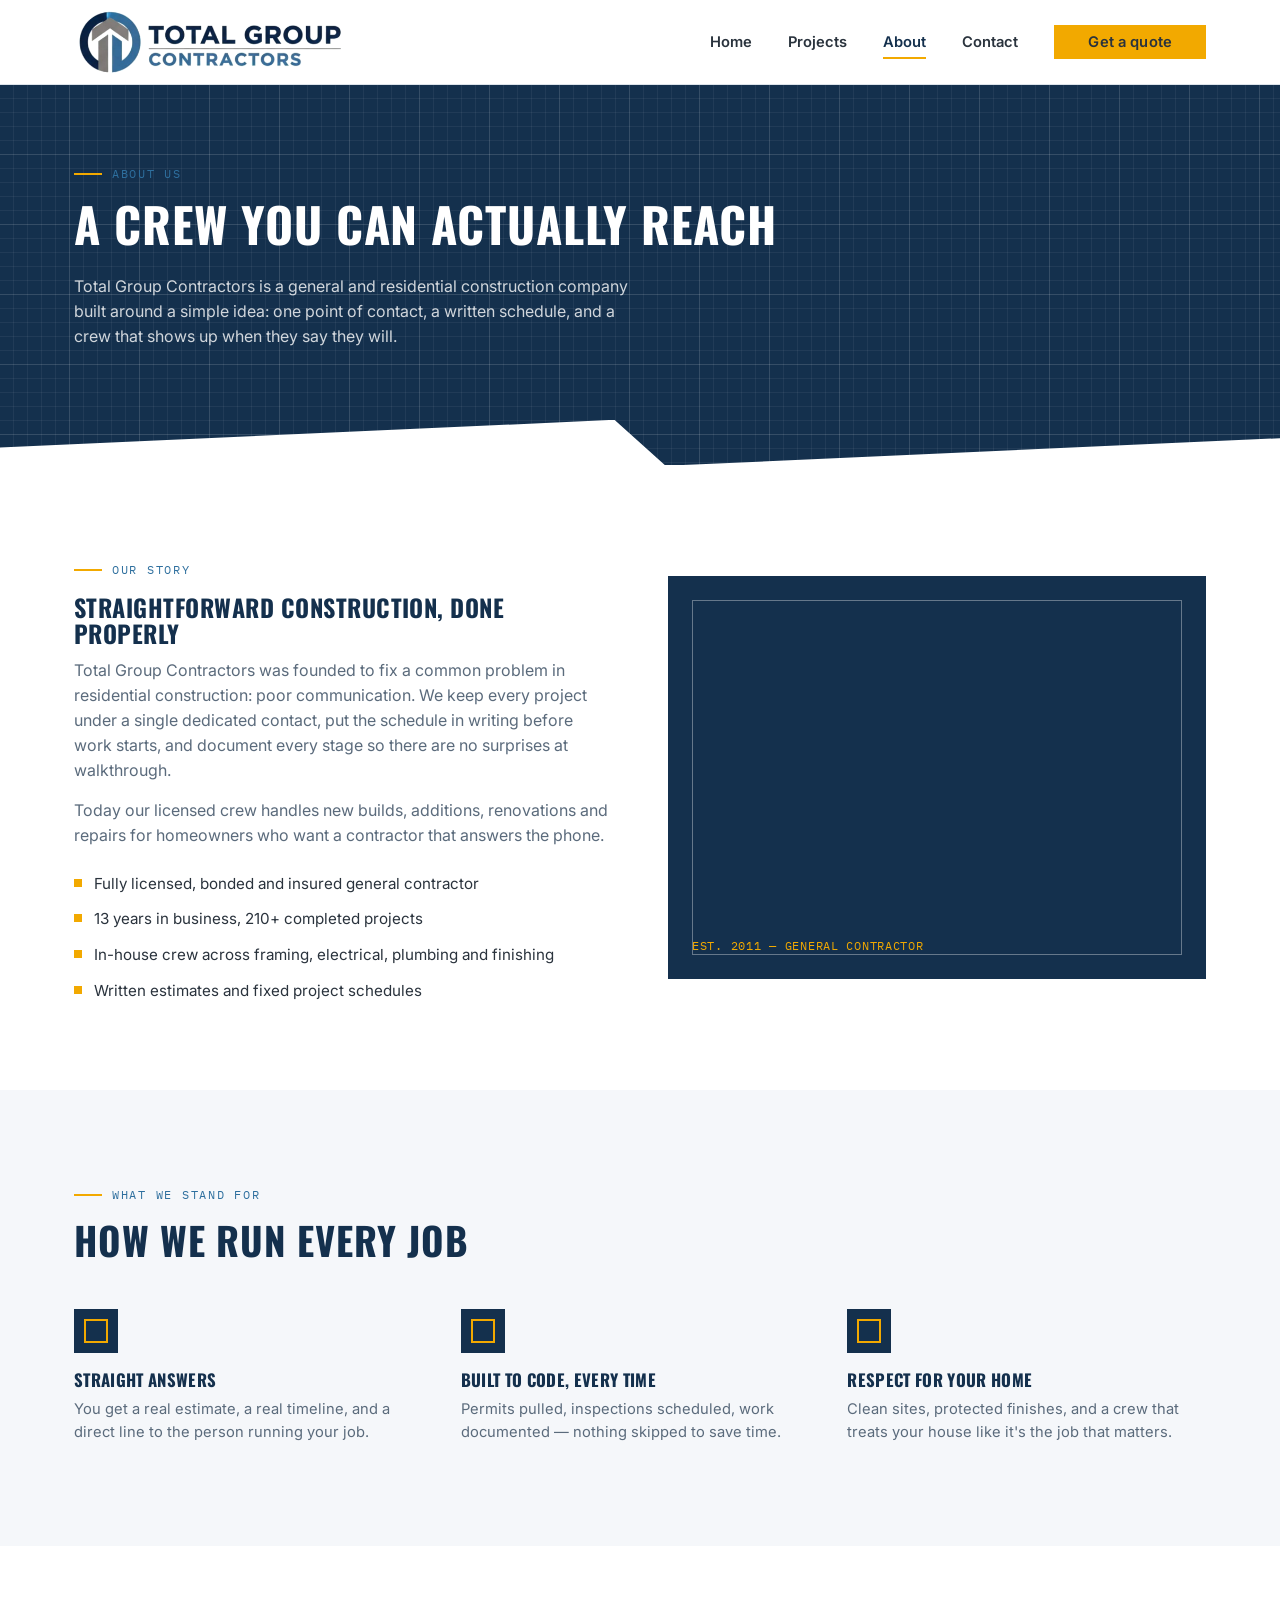
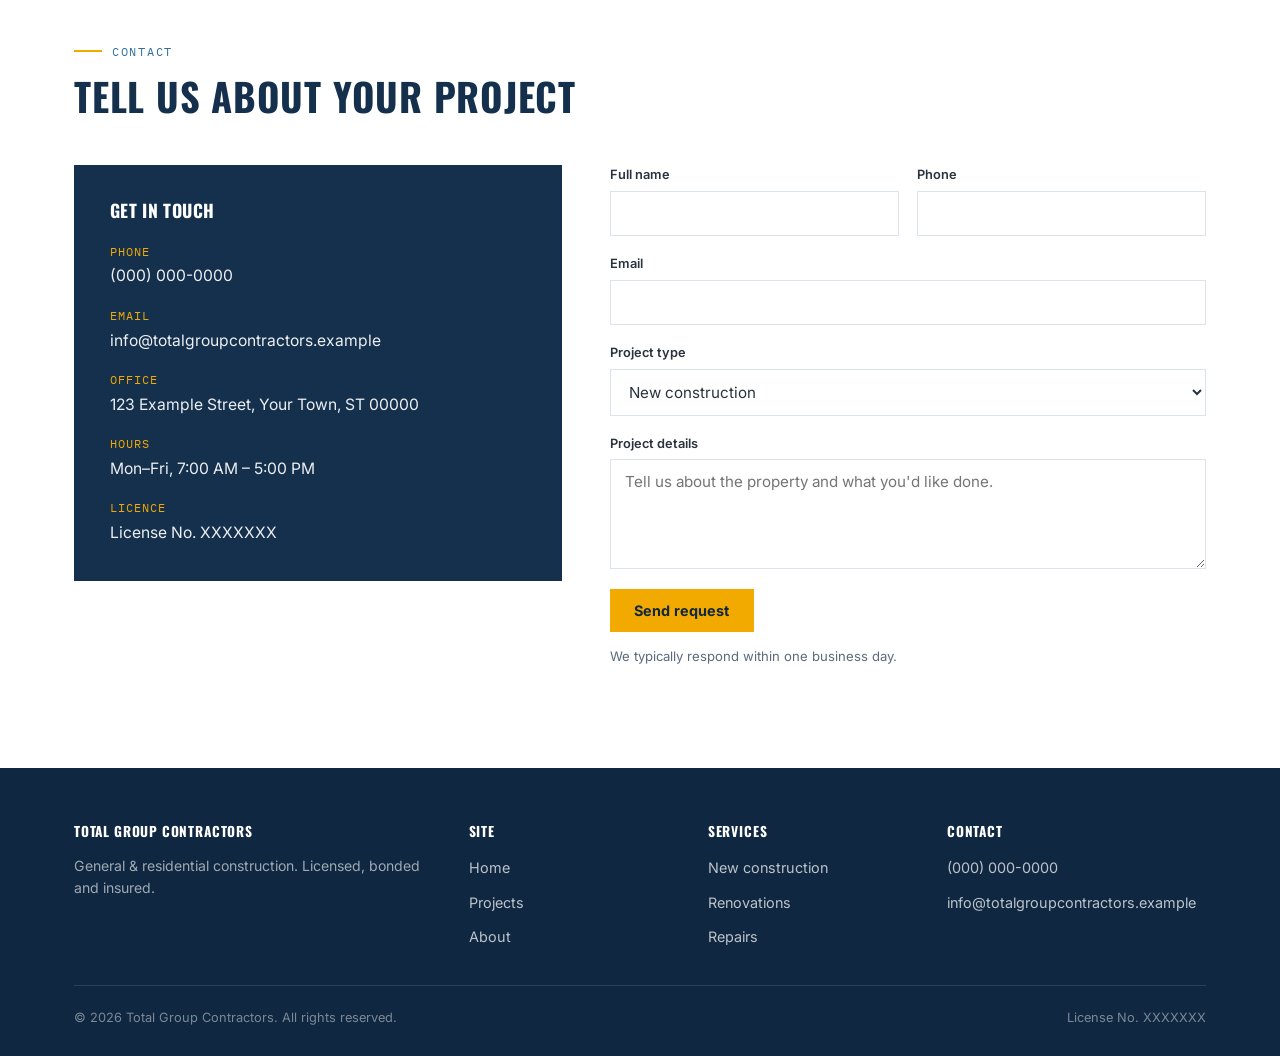
==== about.html @ ffaa58a0 "Total Group Contractors website Co-Authored-By: Claude Opus 5.5 <noreply@anthropic.com>" ====
<!DOCTYPE html>
<html lang="en">
<head>
<meta charset="UTF-8">
<meta name="viewport" content="width=device-width, initial-scale=1.0">
<meta name="color-scheme" content="light">
<title>About &amp; Contact | Total Group Contractors</title>
<meta name="description" content="Learn about Total Group Contractors and get in touch for a project quote.">
<link rel="preconnect" href="https://fonts.googleapis.com">
<link href="https://fonts.googleapis.com/css2?family=Oswald:wght@500;600;700&family=Inter:wght@400;500;600;700&family=IBM+Plex+Mono:wght@400;500&display=swap" rel="stylesheet">
<link rel="stylesheet" href="css/styles.css?v=3">
</head>
<body>

<header class="site-header">
  <div class="container">
    <a href="index.html" class="brand">
      <img src="images/logo.png" alt="Total Group Contractors logo" class="brand-mark">
      
    </a>
    <button class="nav-toggle" aria-label="Toggle menu" aria-expanded="false"><span></span></button>
    <nav class="main-nav">
      <a href="index.html">Home</a>
      <a href="projects.html">Projects</a>
      <a href="about.html" aria-current="page">About</a>
      <a href="#contact">Contact</a>
      <a href="#contact" class="btn btn-primary">Get a quote</a>
    </nav>
  </div>
</header>

<section class="blueprint pitch-bottom" style="padding:72px 0 100px; color:#fff;">
  <div class="container">
    <p class="eyebrow">About us</p>
    <h1 style="color:#fff; font-size: clamp(2rem,4vw,3rem);">A crew you can actually reach</h1>
    <p style="color:rgba(255,255,255,0.8); max-width:56ch;">Total Group Contractors is a general and residential construction company built around a simple idea: one point of contact, a written schedule, and a crew that shows up when they say they will.</p>
  </div>
</section>

<section>
  <div class="container about-split">
    <div>
      <p class="eyebrow">Our story</p>
      <h2>Straightforward construction, done properly</h2>
      <p>Total Group Contractors was founded to fix a common problem in residential construction: poor communication. We keep every project under a single dedicated contact, put the schedule in writing before work starts, and document every stage so there are no surprises at walkthrough.</p>
      <p>Today our licensed crew handles new builds, additions, renovations and repairs for homeowners who want a contractor that answers the phone.</p>
      <ul class="credential-list">
        <li>Fully licensed, bonded and insured general contractor</li>
        <li>13 years in business, 210+ completed projects</li>
        <li>In-house crew across framing, electrical, plumbing and finishing</li>
        <li>Written estimates and fixed project schedules</li>
      </ul>
    </div>
    <div class="about-figure reveal">
      <div class="plate"></div>
      <span class="plate-label">EST. 2011 — GENERAL CONTRACTOR</span>
    </div>
  </div>
</section>

<section class="section-off">
  <div class="container">
    <div class="section-head">
      <p class="eyebrow">What we stand for</p>
      <h2>How we run every job</h2>
    </div>
    <div class="value-grid reveal-group">
      <div class="value-card reveal">
        <div class="mark"></div>
        <h3>Straight answers</h3>
        <p>You get a real estimate, a real timeline, and a direct line to the person running your job.</p>
      </div>
      <div class="value-card reveal">
        <div class="mark"></div>
        <h3>Built to code, every time</h3>
        <p>Permits pulled, inspections scheduled, work documented — nothing skipped to save time.</p>
      </div>
      <div class="value-card reveal">
        <div class="mark"></div>
        <h3>Respect for your home</h3>
        <p>Clean sites, protected finishes, and a crew that treats your house like it's the job that matters.</p>
      </div>
    </div>
  </div>
</section>

<section id="contact">
  <div class="container">
    <div class="section-head">
      <p class="eyebrow">Contact</p>
      <h2>Tell us about your project</h2>
    </div>

    <div class="contact-wrap reveal-group">
      <div class="contact-card reveal">
        <h3>Get in touch</h3>
        <ul class="contact-list">
          <li>
            <span class="k">Phone</span>
            <span class="v"><a href="tel:+10000000000">(000) 000-0000</a></span>
          </li>
          <li>
            <span class="k">Email</span>
            <span class="v"><a href="mailto:info@totalgroupcontractors.example">info@totalgroupcontractors.example</a></span>
          </li>
          <li>
            <span class="k">Office</span>
            <span class="v">123 Example Street, Your Town, ST 00000</span>
          </li>
          <li>
            <span class="k">Hours</span>
            <span class="v">Mon–Fri, 7:00 AM – 5:00 PM</span>
          </li>
          <li>
            <span class="k">Licence</span>
            <span class="v">License No. XXXXXXX</span>
          </li>
        </ul>
      </div>

      <form class="contact-form reveal">
        <div class="form-grid">
          <div class="field">
            <label for="name">Full name</label>
            <input id="name" name="name" type="text" required>
          </div>
          <div class="field">
            <label for="phone">Phone</label>
            <input id="phone" name="phone" type="tel" required>
          </div>
          <div class="field full">
            <label for="email">Email</label>
            <input id="email" name="email" type="email" required>
          </div>
          <div class="field full">
            <label for="project-type">Project type</label>
            <select id="project-type" name="project-type">
              <option>New construction</option>
              <option>Renovation</option>
              <option>Addition</option>
              <option>Repair</option>
              <option>Other</option>
            </select>
          </div>
          <div class="field full">
            <label for="details">Project details</label>
            <textarea id="details" name="details" placeholder="Tell us about the property and what you'd like done."></textarea>
          </div>
        </div>
        <button type="submit" class="btn btn-primary" style="margin-top:20px;">Send request</button>
        <p class="form-note form-submit-note">We typically respond within one business day.</p>
      </form>
    </div>
  </div>
</section>

<footer class="site-footer">
  <div class="container">
    <div class="footer-grid">
      <div>
        <h4>Total Group Contractors</h4>
        <p>General &amp; residential construction. Licensed, bonded and insured.</p>
      </div>
      <div>
        <h4>Site</h4>
        <ul class="footer-links">
          <li><a href="index.html">Home</a></li>
          <li><a href="projects.html">Projects</a></li>
          <li><a href="about.html">About</a></li>
        </ul>
      </div>
      <div>
        <h4>Services</h4>
        <ul class="footer-links">
          <li><a href="index.html">New construction</a></li>
          <li><a href="index.html">Renovations</a></li>
          <li><a href="index.html">Repairs</a></li>
        </ul>
      </div>
      <div>
        <h4>Contact</h4>
        <ul class="footer-links">
          <li><a href="tel:+10000000000">(000) 000-0000</a></li>
          <li><a href="mailto:info@totalgroupcontractors.example">info@totalgroupcontractors.example</a></li>
        </ul>
      </div>
    </div>
    <div class="footer-bottom">
      <span>&copy; 2026 Total Group Contractors. All rights reserved.</span>
      <span>License No. XXXXXXX</span>
    </div>
  </div>
</footer>

<script src="js/main.js?v=2"></script>
</body>
</html>
---- css/styles.css ----
/* =========================================================
   TOTAL GROUP CONTRACTORS — shared styles
   Design tokens
   ========================================================= */
:root{
  --navy-900: #0F2740;
  --navy-800: #14304D;
  --navy-700: #1F4368;
  --blue-500: #2E6F9E;
  --blue-300: #6FA3C7;
  --white:    #FFFFFF;
  --off-white:#F5F7FA;
  --gray-600: #5B6B7C;
  --gray-800: #2A333D;
  --line:     #DCE3EA;
  --yellow:   #F2A900;
  --yellow-dark: #C98600;

  --font-display: 'Oswald', 'Arial Narrow', sans-serif;
  --font-body: 'Inter', -apple-system, BlinkMacSystemFont, 'Segoe UI', sans-serif;
  --font-mono: 'IBM Plex Mono', 'Courier New', monospace;

  --container: 1180px;

  color-scheme: only light;
}

html{ color-scheme: only light; }

*,*::before,*::after{ box-sizing: border-box; }
html{ scroll-behavior: smooth; }
body{
  margin:0;
  font-family: var(--font-body);
  color: var(--gray-800);
  background: var(--white);
  line-height: 1.55;
  -webkit-font-smoothing: antialiased;
}
img{ max-width:100%; display:block; }
a{ color: inherit; }
h1,h2,h3,h4{
  font-family: var(--font-display);
  text-transform: uppercase;
  letter-spacing: 0.02em;
  color: var(--navy-800);
  margin: 0 0 .5em;
  line-height: 1.1;
}
p{ margin: 0 0 1em; color: var(--gray-600); }
.container{
  max-width: var(--container);
  margin: 0 auto;
  padding: 0 24px;
}
.eyebrow{
  font-family: var(--font-mono);
  font-size: 0.78rem;
  letter-spacing: 0.14em;
  text-transform: uppercase;
  color: var(--blue-500);
  display:inline-flex;
  align-items:center;
  gap:10px;
  margin-bottom: 14px;
}
.eyebrow::before{
  content:"";
  width: 28px;
  height: 2px;
  background: var(--yellow);
  display:inline-block;
}

/* Focus visibility */
a:focus-visible, button:focus-visible, input:focus-visible, textarea:focus-visible{
  outline: 3px solid var(--yellow);
  outline-offset: 2px;
}

@media (prefers-reduced-motion: reduce){
  *{ animation-duration: 0.001ms !important; animation-iteration-count: 1 !important; transition-duration: 0.001ms !important; scroll-behavior: auto !important; }
}

/* =========================================================
   Scroll reveal — fade + rise as sections enter view
   ========================================================= */
.reveal{
  opacity: 0;
  transform: translateY(28px);
  transition: opacity .7s cubic-bezier(.2,.7,.2,1), transform .7s cubic-bezier(.2,.7,.2,1);
}
.reveal.in-view{
  opacity: 1;
  transform: translateY(0);
}
.reveal-group .reveal:nth-child(2){ transition-delay: .08s; }
.reveal-group .reveal:nth-child(3){ transition-delay: .16s; }
.reveal-group .reveal:nth-child(4){ transition-delay: .24s; }
@media (prefers-reduced-motion: reduce){
  .reveal{ opacity:1; transform:none; }
}

/* =========================================================
   Blueprint grid texture — signature motif
   ========================================================= */
.blueprint{
  background-color: var(--navy-800);
  background-image:
    linear-gradient(rgba(255,255,255,0.055) 1px, transparent 1px),
    linear-gradient(90deg, rgba(255,255,255,0.055) 1px, transparent 1px),
    linear-gradient(rgba(255,255,255,0.09) 1px, transparent 1px),
    linear-gradient(90deg, rgba(255,255,255,0.09) 1px, transparent 1px);
  background-size: 14px 14px, 14px 14px, 70px 70px, 70px 70px;
  background-position: -1px -1px;
}

/* Angled section dividers evoking a roofline */
.pitch-bottom{
  position: relative;
}
.pitch-bottom::after{
  content:"";
  position:absolute;
  left:0; right:0; bottom:-1px;
  height: 46px;
  background: var(--white);
  clip-path: polygon(0 100%, 100% 100%, 100% 40%, 52% 100%, 48% 0%, 0 60%);
}

/* =========================================================
   Header / nav
   ========================================================= */
.site-header{
  position: sticky;
  top:0;
  z-index: 100;
  background: var(--white);
  border-bottom: 1px solid var(--line);
  transition: box-shadow .25s ease;
}
.site-header.scrolled{
  box-shadow: 0 6px 18px rgba(15,39,64,0.08);
}
.site-header .container{
  display:flex;
  align-items:center;
  justify-content:space-between;
  height: 84px;
}
.brand{
  display:flex;
  align-items:center;
  gap:12px;
  text-decoration:none;
}
.brand-mark{
  height: 72px;
  width: auto;
  max-width: 400px;
  object-fit: contain;
  flex:none;
}
.brand-text{
  font-family: var(--font-display);
  text-transform: uppercase;
  color: var(--navy-800);
  font-weight: 600;
  font-size: 1.05rem;
  letter-spacing: 0.01em;
  line-height:1.15;
}
.brand-text small{
  display:block;
  font-family: var(--font-mono);
  text-transform: none;
  letter-spacing: 0.04em;
  color: var(--blue-500);
  font-size: 0.68rem;
  margin-top: 2px;
}
.main-nav{ display:flex; align-items:center; gap: 36px; }
.main-nav a{
  text-decoration:none;
  font-weight: 600;
  font-size: 0.92rem;
  color: var(--gray-800);
  position: relative;
  padding: 6px 0;
}
.main-nav a{ transition: color .2s ease; }
.main-nav .btn{ padding-left: 34px; padding-right: 34px; }
.main-nav a::after{
  content:"";
  position:absolute; left:0; right:100%; bottom:0;
  height:2px; background: var(--yellow);
  transition: right .25s ease;
}
.main-nav a:hover::after, .main-nav a[aria-current="page"]::after{ right:0; }
.main-nav a[aria-current="page"]{ color: var(--navy-800); }

.nav-toggle{
  display:none;
  background:none; border:none; cursor:pointer;
  width:40px; height:36px;
  position: relative;
}
.nav-toggle span, .nav-toggle span::before, .nav-toggle span::after{
  content:""; position:absolute; left:8px; right:8px; height:2px; background: var(--navy-800);
}
.nav-toggle span{ top:17px; }
.nav-toggle span::before{ top:-8px; }
.nav-toggle span::after{ top:8px; }

.btn{
  display:inline-flex;
  align-items:center;
  gap:8px;
  font-family: var(--font-body);
  font-weight: 700;
  font-size: 0.9rem;
  text-decoration:none;
  padding: 13px 24px;
  border: none;
  cursor: pointer;
  letter-spacing: 0.01em;
  transition: background-color .2s ease, color .2s ease, border-color .2s ease, transform .2s ease, box-shadow .2s ease;
}
.btn:hover{ transform: translateY(-2px); }
.btn:active{ transform: translateY(0); }
.btn-primary{
  background: var(--yellow);
  color: var(--navy-900);
}
.btn-primary:hover{ background: var(--yellow-dark); }
.btn-outline{
  background: transparent;
  color: var(--white);
  border: 1.5px solid rgba(255,255,255,0.55);
}
.btn-outline:hover{ border-color: var(--white); background: rgba(255,255,255,0.08); }
.btn-outline-navy{
  background: var(--white);
  color: var(--blue-500);
  border: none;
  font-weight: 700;
  letter-spacing: 0.03em;
}
.btn-outline-navy:hover{ background: var(--off-white); }

/* =========================================================
   Hero
   ========================================================= */
.hero{
  color: var(--white);
  padding: 96px 0 130px;
  position: relative;
  overflow:hidden;
}
.hero-grid{
  display:grid;
  grid-template-columns: 1.1fr 0.9fr;
  gap: 48px;
  align-items:center;
}
.hero h1{
  color: var(--white);
  font-size: clamp(2.4rem, 5vw, 4.1rem);
  font-weight: 600;
  margin-bottom: 22px;
}
.hero h1 em{
  font-style: normal;
  color: var(--yellow);
}
.hero p.lead{
  color: rgba(255,255,255,0.82);
  font-size: 1.08rem;
  max-width: 46ch;
  margin-bottom: 32px;
}
.hero-actions{ display:flex; gap:16px; flex-wrap:wrap; }
.hero-card{
  background: rgba(255,255,255,0.06);
  border: 1px solid rgba(255,255,255,0.18);
  padding: 28px;
  backdrop-filter: blur(2px);
}
.hero-card h3{ color: var(--white); font-size:1rem; margin-bottom: 18px; }
.hero-stat-list{ list-style:none; margin:0; padding:0; display:grid; gap:16px; }
.hero-stat-list li{ display:flex; justify-content:space-between; align-items:baseline; border-top:1px solid rgba(255,255,255,0.14); padding-top:14px; }
.hero-stat-list li:first-child{ border-top:none; padding-top:0; }
.hero-stat-list .num{ font-family: var(--font-mono); color: var(--yellow); font-size:1.3rem; }
.hero-stat-list .label{ color: rgba(255,255,255,0.75); font-size:0.85rem; }

/* =========================================================
   Sections
   ========================================================= */
section{ padding: 88px 0; }
.section-off{ background: var(--off-white); }
.section-head{ max-width: 640px; margin-bottom: 48px; }
.section-head h2{ font-size: clamp(1.7rem, 3vw, 2.4rem); }

/* Services grid */
.grid-3{ display:grid; grid-template-columns: repeat(3,1fr); gap: 28px; }
.service-card{
  background: var(--white);
  border: 1px solid var(--line);
  padding: 32px 28px;
  transition: border-color .18s ease, transform .18s ease;
}
.service-card:hover{ border-color: var(--blue-500); transform: translateY(-3px); }
.service-index{
  font-family: var(--font-mono);
  color: var(--blue-500);
  font-size: 0.8rem;
  margin-bottom: 16px;
}
.service-card h3{ font-size: 1.15rem; margin-bottom: 10px; }
.service-card p{ font-size: 0.95rem; margin-bottom: 0; }

/* Stat band */
.stat-band{
  background: var(--navy-800);
  color: var(--white);
  padding: 56px 0;
}
.stat-band .container{
  display:grid;
  grid-template-columns: repeat(4,1fr);
  gap: 24px;
}
.stat{ text-align:left; border-left: 2px solid var(--yellow); padding-left: 18px; }
.stat .num{ font-family: var(--font-mono); font-size: 2.1rem; color: var(--white); }
.stat .label{ color: rgba(255,255,255,0.7); font-size: 0.86rem; text-transform: uppercase; letter-spacing: 0.04em; }

/* Process list */
.process{ display:grid; grid-template-columns: repeat(4,1fr); gap: 0; counter-reset: step; }
.process-step{
  padding: 0 24px 0 0;
  border-right: 1px solid var(--line);
  position:relative;
}
.process-step:last-child{ border-right:none; padding-right:0; }
.process-step .step-no{
  font-family: var(--font-mono);
  color: var(--yellow-dark);
  background: var(--navy-800);
  color:var(--white);
  display:inline-flex;
  width:34px; height:34px;
  align-items:center; justify-content:center;
  font-size:0.85rem;
  margin-bottom: 16px;
}
.process-step h4{ font-size: 1rem; margin-bottom: 8px; }
.process-step p{ font-size: 0.9rem; }

/* CTA banner */
.cta-banner{
  background: var(--yellow);
  color: var(--navy-900);
  padding: 56px 0;
}
.cta-banner .container{
  display:flex; align-items:center; justify-content:space-between; gap: 24px; flex-wrap:wrap;
}
.cta-banner h2{ color: var(--navy-900); margin-bottom:6px; font-size: 1.7rem; }
.cta-banner p{ color: rgba(15,39,64,0.8); margin-bottom:0; }

/* Project cards (projects page) */
.filter-row{
  display:flex; gap:10px; flex-wrap:wrap; margin-bottom: 40px;
}
.filter-row button{
  font-family: var(--font-mono);
  font-size: 0.78rem;
  letter-spacing: 0.05em;
  text-transform: uppercase;
  background: var(--white);
  border: 1px solid var(--line);
  padding: 9px 16px;
  cursor:pointer;
  color: var(--gray-600);
}
.filter-row button{ transition: border-color .2s ease, color .2s ease; }
.filter-row button.active, .filter-row button:hover{
  border-color: var(--navy-800);
  color: var(--navy-800);
}
.project-grid{ display:grid; grid-template-columns: repeat(3, 1fr); gap: 28px; }
.project-card{
  border: 1px solid var(--line);
  background: var(--white);
  overflow:hidden;
  transition: border-color .2s ease, transform .2s ease, box-shadow .2s ease;
}
.project-card:hover{
  border-color: var(--blue-500);
  transform: translateY(-4px);
  box-shadow: 0 12px 24px rgba(15,39,64,0.08);
}
.project-thumb{
  height: 170px;
  position: relative;
  background:
    linear-gradient(rgba(255,255,255,0.07) 1px, transparent 1px),
    linear-gradient(90deg, rgba(255,255,255,0.07) 1px, transparent 1px);
  background-size: 16px 16px;
  background-color: var(--navy-700);
  display:flex;
  align-items:flex-end;
  padding: 14px;
}
.project-thumb .job-no{
  font-family: var(--font-mono);
  color: var(--yellow);
  font-size: 0.76rem;
  background: rgba(15,39,64,0.55);
  padding: 4px 8px;
}
.project-body{ padding: 22px; }
.project-tag{
  font-family: var(--font-mono);
  font-size: 0.72rem;
  text-transform: uppercase;
  letter-spacing: 0.06em;
  color: var(--blue-500);
  margin-bottom: 8px;
  display:block;
}
.project-body h3{ font-size: 1.05rem; margin-bottom: 8px; }
.project-body p{ font-size: 0.9rem; margin-bottom: 0; }
.project-meta{
  display:flex; justify-content:space-between;
  font-family: var(--font-mono);
  font-size: 0.76rem;
  color: var(--gray-600);
  margin-top: 14px;
  padding-top: 14px;
  border-top: 1px dashed var(--line);
}

/* About page */
.value-grid{ display:grid; grid-template-columns: repeat(3,1fr); gap: 28px; }
.value-card{ padding: 0; }
.value-card .mark{
  width: 44px; height: 44px;
  background: var(--navy-800);
  margin-bottom: 18px;
  position:relative;
  transition: transform .2s ease;
}
.value-card:hover .mark{ transform: rotate(-6deg) scale(1.06); }
.value-card .mark::after{
  content:""; position:absolute; inset:10px; border: 2px solid var(--yellow);
}
.value-card h3{ font-size: 1.05rem; }
.value-card p{ font-size: 0.92rem; }

.about-split{ display:grid; grid-template-columns: 1fr 1fr; gap: 56px; align-items:center; }
.about-split .credential-list{ list-style:none; margin: 24px 0 0; padding:0; display:grid; gap:12px; }
.about-split .credential-list li{
  display:flex; gap:12px; align-items:flex-start;
  font-size: 0.95rem; color: var(--gray-800);
}
.about-split .credential-list li::before{
  content:"";
  width: 8px; height: 8px;
  background: var(--yellow);
  margin-top: 7px;
  flex: none;
}
.about-figure{
  background: var(--navy-800);
  aspect-ratio: 4/3;
  position: relative;
  overflow: hidden;
}
.about-figure .plate{
  position:absolute; inset:24px;
  border: 1px solid rgba(255,255,255,0.35);
}
.about-figure .plate-label{
  position:absolute; left:24px; bottom:24px;
  font-family: var(--font-mono);
  color: var(--yellow);
  font-size: 0.75rem;
  letter-spacing: 0.06em;
}

/* Contact */
.contact-wrap{
  display:grid;
  grid-template-columns: 0.9fr 1.1fr;
  gap: 48px;
  align-items:start;
}
.contact-card{
  background: var(--navy-800);
  color: var(--white);
  padding: 36px;
}
.contact-card h3{ color: var(--white); font-size: 1.1rem; }
.contact-list{ list-style:none; padding:0; margin: 22px 0 0; display:grid; gap:18px; }
.contact-list li{ display:grid; gap:4px; }
.contact-list .k{
  font-family: var(--font-mono);
  font-size: 0.72rem;
  text-transform: uppercase;
  letter-spacing: 0.08em;
  color: var(--yellow);
}
.contact-list .v{ font-size: 0.98rem; color: rgba(255,255,255,0.92); }
.contact-list a{ text-decoration:none; }
.contact-list a:hover{ text-decoration:underline; }

.form-grid{ display:grid; grid-template-columns: 1fr 1fr; gap: 18px; }
.form-grid .full{ grid-column: 1 / -1; }
.field{ display:grid; gap:6px; }
.field label{
  font-size: 0.8rem;
  font-weight:600;
  color: var(--gray-800);
}
.field input, .field select, .field textarea{
  font-family: var(--font-body);
  font-size: 0.95rem;
  padding: 12px 14px;
  border: 1px solid var(--line);
  background: var(--white);
  color: var(--gray-800);
}
.field textarea{ resize: vertical; min-height: 110px; }
.form-note{ font-size: 0.82rem; color: var(--gray-600); margin-top: 14px; }

/* =========================================================
   Home slideshow
   ========================================================= */
.slideshow{
  position: relative;
  aspect-ratio: 16/7;
  overflow: hidden;
  background: var(--navy-800);
  border: 1px solid var(--line);
}
.slideshow-track{ position:relative; width:100%; height:100%; }
.slide{
  position:absolute;
  inset:0;
  margin:0;
  opacity:0;
  visibility: hidden;
  transition: opacity .8s ease;
}
.slide.is-active{ opacity:1; visibility: visible; }
.slide-photo{
  width:100%; height:100%;
  display:flex;
  align-items:flex-end;
  padding: 28px;
}
.slide-photo-alt-1{ background-color:#1F4368; }
.slide-photo-alt-2{ background-color:#28527d; }
.slide-photo-alt-3{ background-color:#183350; }
.slide-tag{
  font-family: var(--font-mono);
  font-size: 0.78rem;
  text-transform: uppercase;
  letter-spacing: 0.06em;
  color: var(--yellow);
  background: rgba(15,39,64,0.55);
  padding: 6px 12px;
}
.slide-caption{
  position:absolute;
  left:0; right:0; bottom:0;
  padding: 22px 28px 20px;
  color: var(--white);
  font-size: 0.95rem;
  background: linear-gradient(0deg, rgba(9,22,36,0.75), transparent);
}
.slide-arrow{
  position:absolute;
  top:50%; transform: translateY(-50%);
  width:44px; height:44px;
  background: rgba(15,39,64,0.55);
  color: var(--white);
  border: 1px solid rgba(255,255,255,0.35);
  font-size: 1.4rem;
  line-height:1;
  cursor:pointer;
  display:flex; align-items:center; justify-content:center;
  transition: background-color .2s ease;
}
.slide-arrow:hover{ background: rgba(15,39,64,0.85); }
.slide-prev{ left:16px; }
.slide-next{ right:16px; }
.slide-dots{
  position:absolute;
  left:0; right:0; bottom:16px;
  display:flex;
  justify-content:center;
  gap:10px;
}
.slide-dot{
  width:9px; height:9px;
  border-radius:50%;
  background: rgba(255,255,255,0.45);
  border: none;
  padding:0;
  cursor:pointer;
  transition: background-color .2s ease, transform .2s ease;
}
.slide-dot.is-active{ background: var(--yellow); transform: scale(1.15); }
@media (max-width: 680px){
  .slideshow{ aspect-ratio: 4/5; }
  .slide-arrow{ width:36px; height:36px; font-size:1.15rem; }
}

/* =========================================================
   Footer
   ========================================================= */
.site-footer{
  background: var(--navy-900);
  color: rgba(255,255,255,0.7);
  padding: 56px 0 28px;
}
.footer-grid{
  display:grid;
  grid-template-columns: 1.4fr 0.8fr 0.8fr 1fr;
  gap: 32px;
  padding-bottom: 36px;
  border-bottom: 1px solid rgba(255,255,255,0.12);
}
.footer-grid h4{
  color: var(--white);
  font-size: 0.85rem;
  letter-spacing: 0.06em;
  margin-bottom: 16px;
}
.footer-grid p{ color: rgba(255,255,255,0.6); font-size: 0.88rem; }
.footer-links{ list-style:none; margin:0; padding:0; display:grid; gap:10px; }
.footer-links a{ text-decoration:none; color: rgba(255,255,255,0.72); font-size: 0.9rem; }
.footer-links a:hover{ color: var(--yellow); }
.footer-bottom{
  display:flex; justify-content:space-between; align-items:center;
  padding-top: 22px;
  font-size: 0.8rem;
  color: rgba(255,255,255,0.45);
  flex-wrap:wrap; gap:10px;
}

/* =========================================================
   Responsive
   ========================================================= */
@media (max-width: 960px){
  .hero-grid{ grid-template-columns: 1fr; }
  .grid-3, .project-grid, .value-grid{ grid-template-columns: repeat(2,1fr); }
  .process{ grid-template-columns: repeat(2,1fr); }
  .process-step{ border-right:none; border-bottom:1px solid var(--line); padding: 0 0 24px; margin-bottom:24px; }
  .stat-band .container{ grid-template-columns: repeat(2,1fr); row-gap: 28px; }
  .about-split, .contact-wrap{ grid-template-columns: 1fr; }
  .footer-grid{ grid-template-columns: 1fr 1fr; }
}
@media (max-width: 680px){
  .main-nav{
    position:absolute; top:84px; left:0; right:0;
    background: var(--white);
    border-bottom: 1px solid var(--line);
    flex-direction:column;
    align-items:flex-start;
    padding: 20px 24px 28px;
    gap: 18px;
    display:none;
  }
  .main-nav.open{ display:flex; }
  .nav-toggle{ display:block; }
  .grid-3, .project-grid, .value-grid, .process, .footer-grid, .form-grid{ grid-template-columns: 1fr; }
  .cta-banner .container{ flex-direction:column; align-items:flex-start; }
  section{ padding: 64px 0; }
  .hero{ padding: 64px 0 90px; }
}
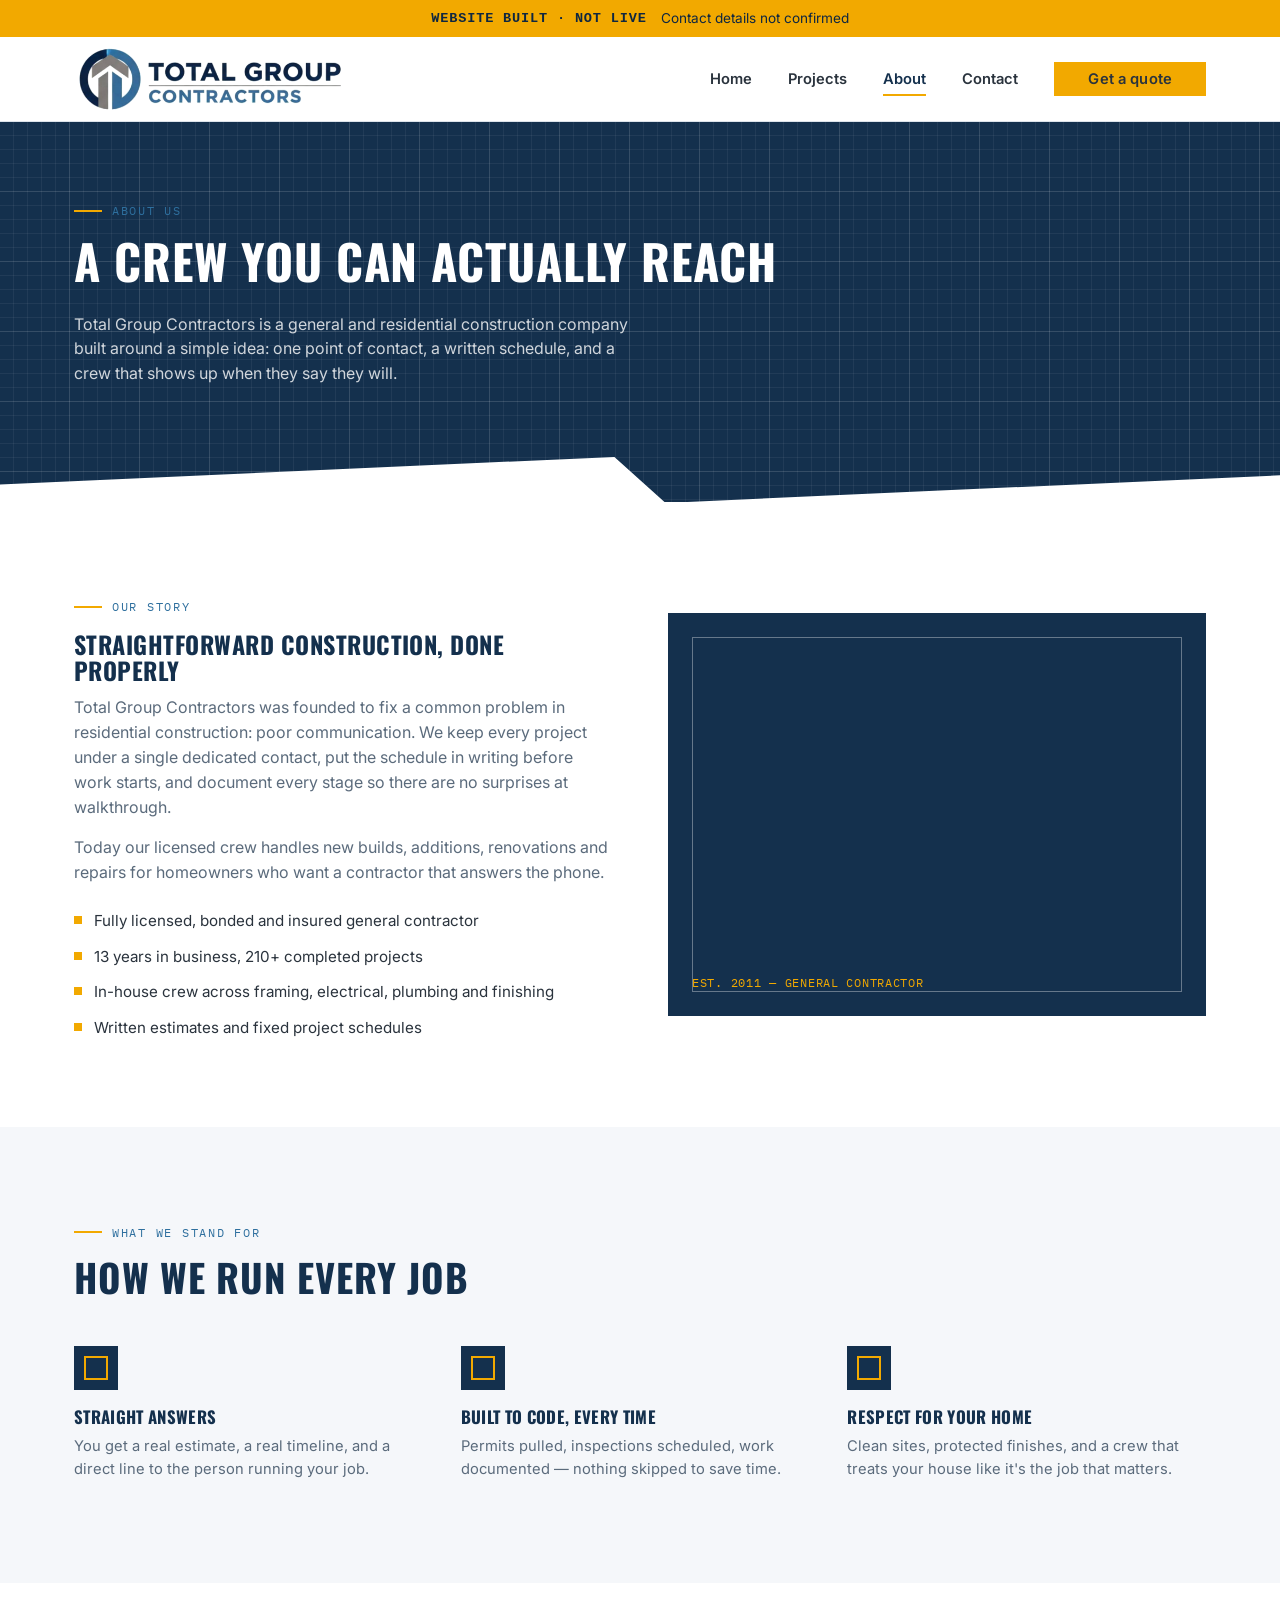
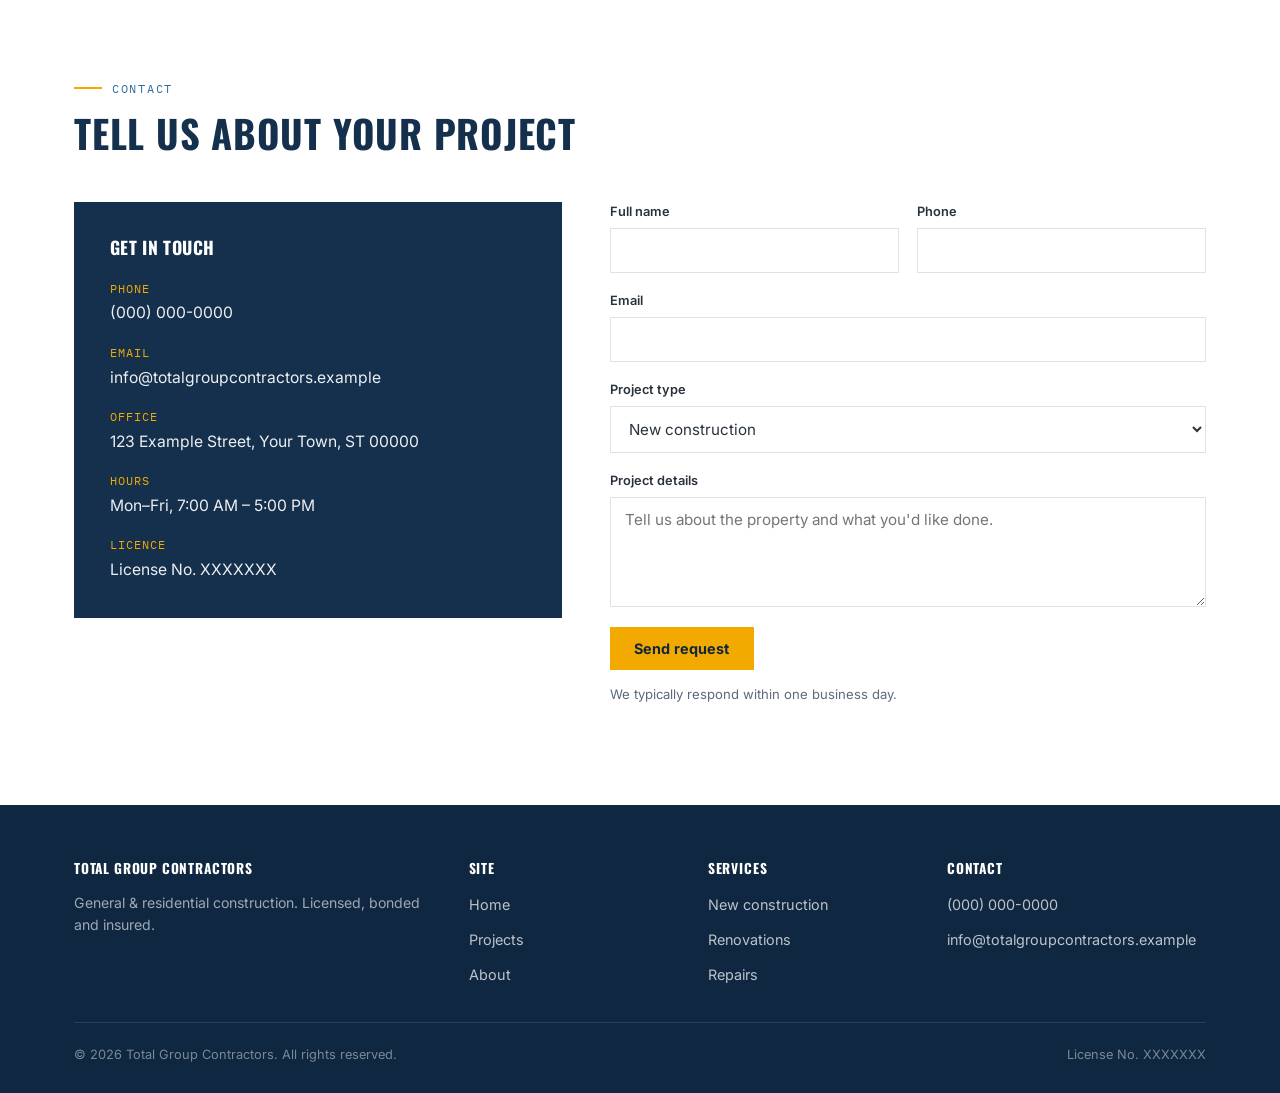
==== commit 821cef3e: "Mark Total Group site as built, not live; remove owner name from screenshot Co-Authored-By: Claude O" ====
--- a/about.html
+++ b/about.html
@@ -8,9 +8,11 @@
 <meta name="description" content="Learn about Total Group Contractors and get in touch for a project quote.">
 <link rel="preconnect" href="https://fonts.googleapis.com">
 <link href="https://fonts.googleapis.com/css2?family=Oswald:wght@500;600;700&family=Inter:wght@400;500;600;700&family=IBM+Plex+Mono:wght@400;500&display=swap" rel="stylesheet">
-<link rel="stylesheet" href="css/styles.css?v=3">
+<link rel="stylesheet" href="css/styles.css?v=4">
 </head>
 <body>
+
+<div class="site-notice" role="note"><strong>Website built &middot; Not live</strong><span>Contact details not confirmed</span></div>
 
 <header class="site-header">
   <div class="container">
--- a/css/styles.css
+++ b/css/styles.css
@@ -680,4 +680,23 @@
   .cta-banner .container{ flex-direction:column; align-items:flex-start; }
   section{ padding: 64px 0; }
   .hero{ padding: 64px 0 90px; }
+}
+/* =========================================================
+   Status notice: site built, not live
+   ========================================================= */
+.site-notice{
+  background: var(--yellow);
+  color: var(--navy-900);
+  font-size: 0.85rem;
+  text-align: center;
+  padding: 8px 16px;
+  display: flex;
+  flex-wrap: wrap;
+  justify-content: center;
+  gap: 4px 14px;
+}
+.site-notice strong{
+  font-family: var(--font-mono);
+  text-transform: uppercase;
+  letter-spacing: 0.06em;
 }
